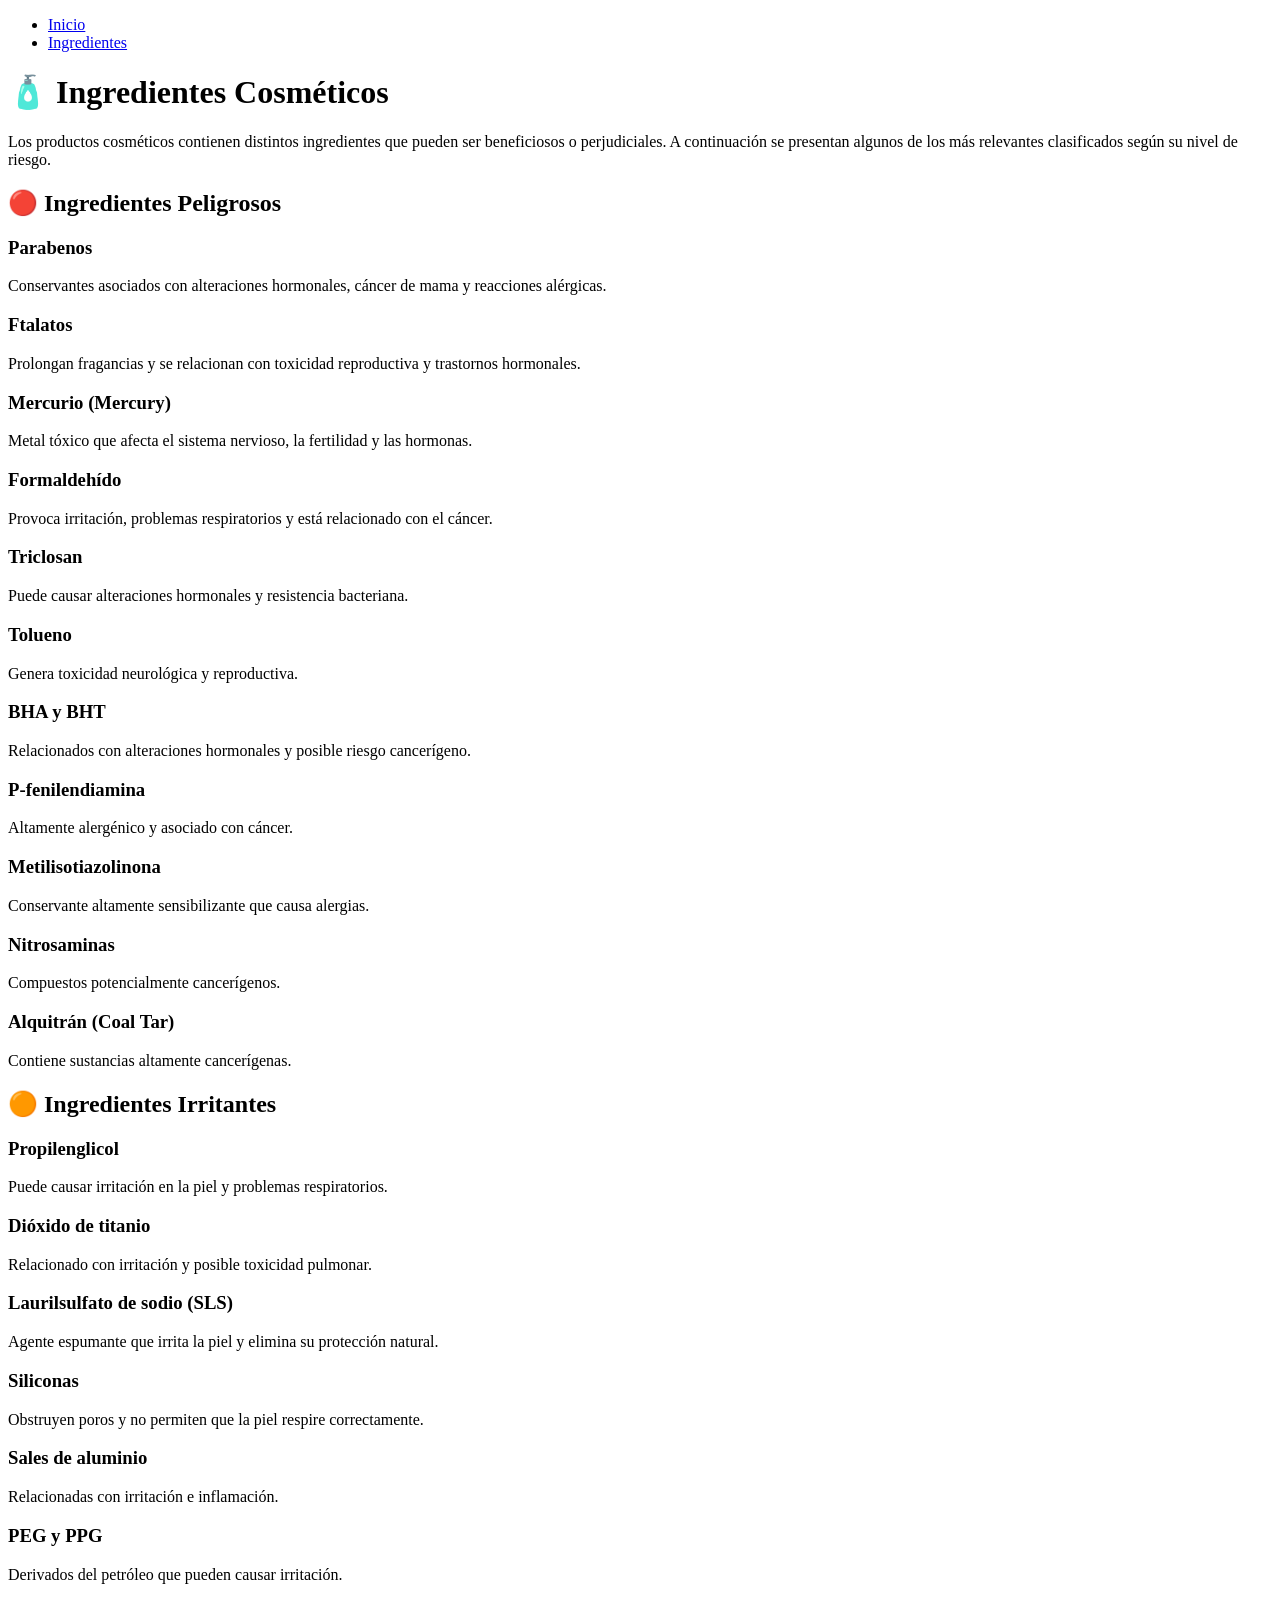
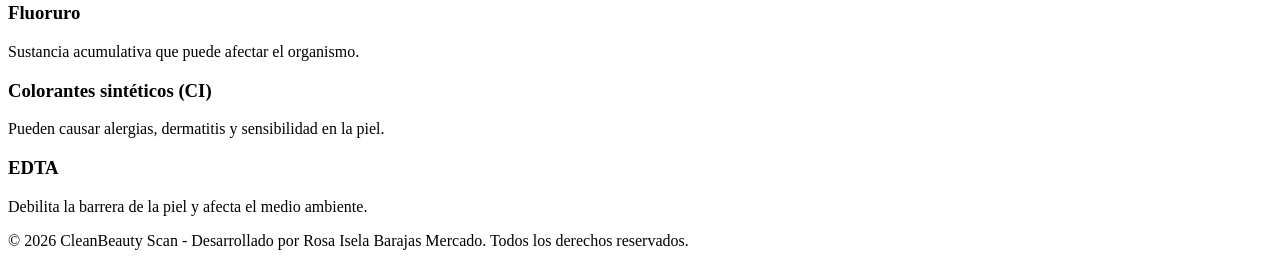
==== ingredientes.html @ 49380e3e "Rename CleanBeauty Scan/ingredientes.html to ingredientes.html" ====
<!DOCTYPE html>
<html lang="es">
<head>
    <meta charset="UTF-8">
    <title>Ingredientes - CleanBeauty Scan</title>

    <link href="https://fonts.googleapis.com/css2?family=Poppins:wght@300;400;600&display=swap" rel="stylesheet">

    <link rel="stylesheet" href="style.css">
</head>
<body>

<nav class="navbar">
    <ul>
        <li><a href="index.html">Inicio</a></li>
        <li><a href="ingredientes.html">Ingredientes</a></li>
    </ul>
</nav>

<h1>🧴 Ingredientes Cosméticos</h1>

<div class="contenido">

    <p>
        Los productos cosméticos contienen distintos ingredientes que pueden ser beneficiosos o perjudiciales. A continuación se presentan algunos de los más relevantes clasificados según su nivel de riesgo.
    </p>

    <!-- 🔴 PELIGROSOS -->
    <h2>🔴 Ingredientes Peligrosos</h2>

    <div class="card peligroso">
        <h3>Parabenos</h3>
        <p>Conservantes asociados con alteraciones hormonales, cáncer de mama y reacciones alérgicas.</p>
    </div>

    <div class="card peligroso">
        <h3>Ftalatos</h3>
        <p>Prolongan fragancias y se relacionan con toxicidad reproductiva y trastornos hormonales.</p>
    </div>

    <div class="card peligroso">
        <h3>Mercurio (Mercury)</h3>
        <p>Metal tóxico que afecta el sistema nervioso, la fertilidad y las hormonas.</p>
    </div>

    <div class="card peligroso">
        <h3>Formaldehído</h3>
        <p>Provoca irritación, problemas respiratorios y está relacionado con el cáncer.</p>
    </div>

    <div class="card peligroso">
        <h3>Triclosan</h3>
        <p>Puede causar alteraciones hormonales y resistencia bacteriana.</p>
    </div>

    <div class="card peligroso">
        <h3>Tolueno</h3>
        <p>Genera toxicidad neurológica y reproductiva.</p>
    </div>

    <div class="card peligroso">
        <h3>BHA y BHT</h3>
        <p>Relacionados con alteraciones hormonales y posible riesgo cancerígeno.</p>
    </div>

    <div class="card peligroso">
        <h3>P-fenilendiamina</h3>
        <p>Altamente alergénico y asociado con cáncer.</p>
    </div>

    <div class="card peligroso">
        <h3>Metilisotiazolinona</h3>
        <p>Conservante altamente sensibilizante que causa alergias.</p>
    </div>

    <div class="card peligroso">
        <h3>Nitrosaminas</h3>
        <p>Compuestos potencialmente cancerígenos.</p>
    </div>

    <div class="card peligroso">
        <h3>Alquitrán (Coal Tar)</h3>
        <p>Contiene sustancias altamente cancerígenas.</p>
    </div>

    <!-- 🟠 IRRITANTES -->
    <h2>🟠 Ingredientes Irritantes</h2>

    <div class="card irritante">
        <h3>Propilenglicol</h3>
        <p>Puede causar irritación en la piel y problemas respiratorios.</p>
    </div>

    <div class="card irritante">
        <h3>Dióxido de titanio</h3>
        <p>Relacionado con irritación y posible toxicidad pulmonar.</p>
    </div>

    <div class="card irritante">
        <h3>Laurilsulfato de sodio (SLS)</h3>
        <p>Agente espumante que irrita la piel y elimina su protección natural.</p>
    </div>

    <div class="card irritante">
        <h3>Siliconas</h3>
        <p>Obstruyen poros y no permiten que la piel respire correctamente.</p>
    </div>

    <div class="card irritante">
        <h3>Sales de aluminio</h3>
        <p>Relacionadas con irritación e inflamación.</p>
    </div>

    <div class="card irritante">
        <h3>PEG y PPG</h3>
        <p>Derivados del petróleo que pueden causar irritación.</p>
    </div>

    <div class="card irritante">
        <h3>Fluoruro</h3>
        <p>Sustancia acumulativa que puede afectar el organismo.</p>
    </div>

    <div class="card irritante">
        <h3>Colorantes sintéticos (CI)</h3>
        <p>Pueden causar alergias, dermatitis y sensibilidad en la piel.</p>
    </div>

    <div class="card irritante">
        <h3>EDTA</h3>
        <p>Debilita la barrera de la piel y afecta el medio ambiente.</p>
    </div>

</div>
<footer class="footer">
    <p>© 2026 CleanBeauty Scan - Desarrollado por Rosa Isela Barajas Mercado. Todos los derechos reservados.</p>
</footer>
</body>
</html>
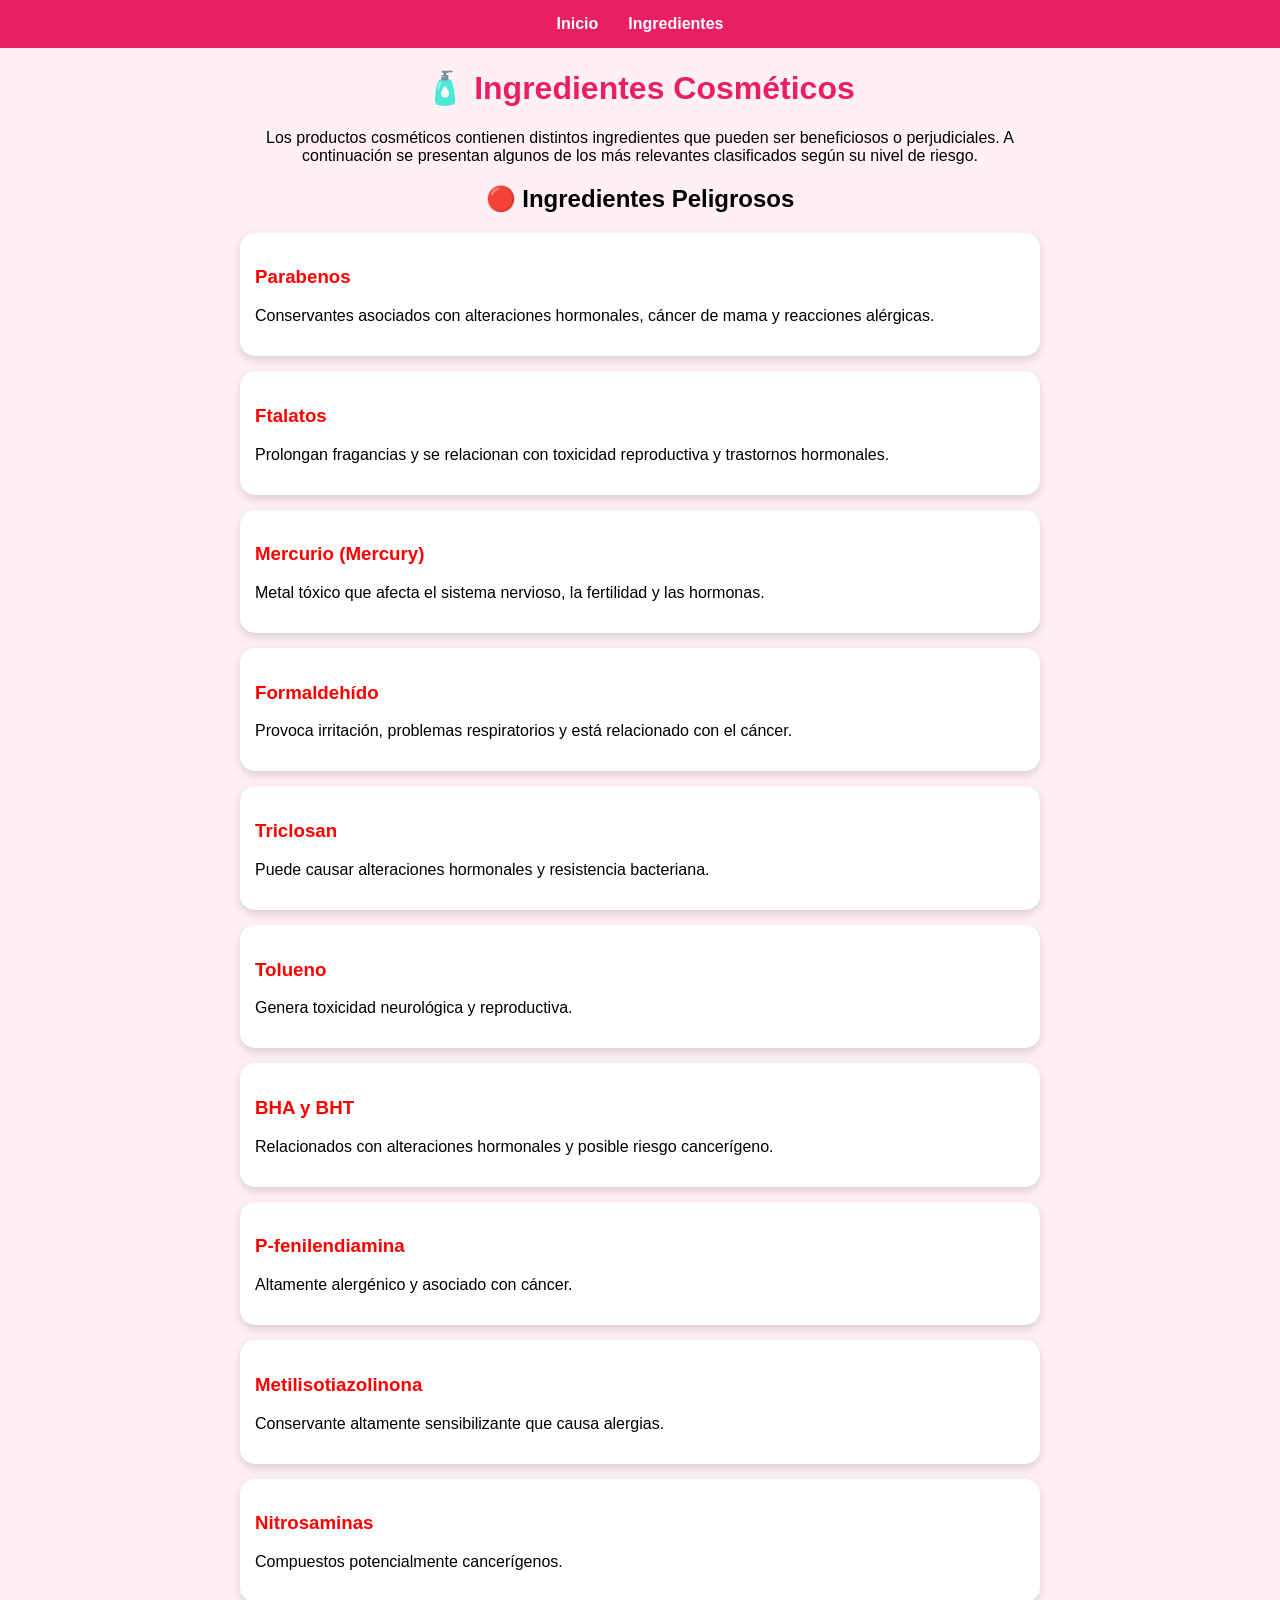
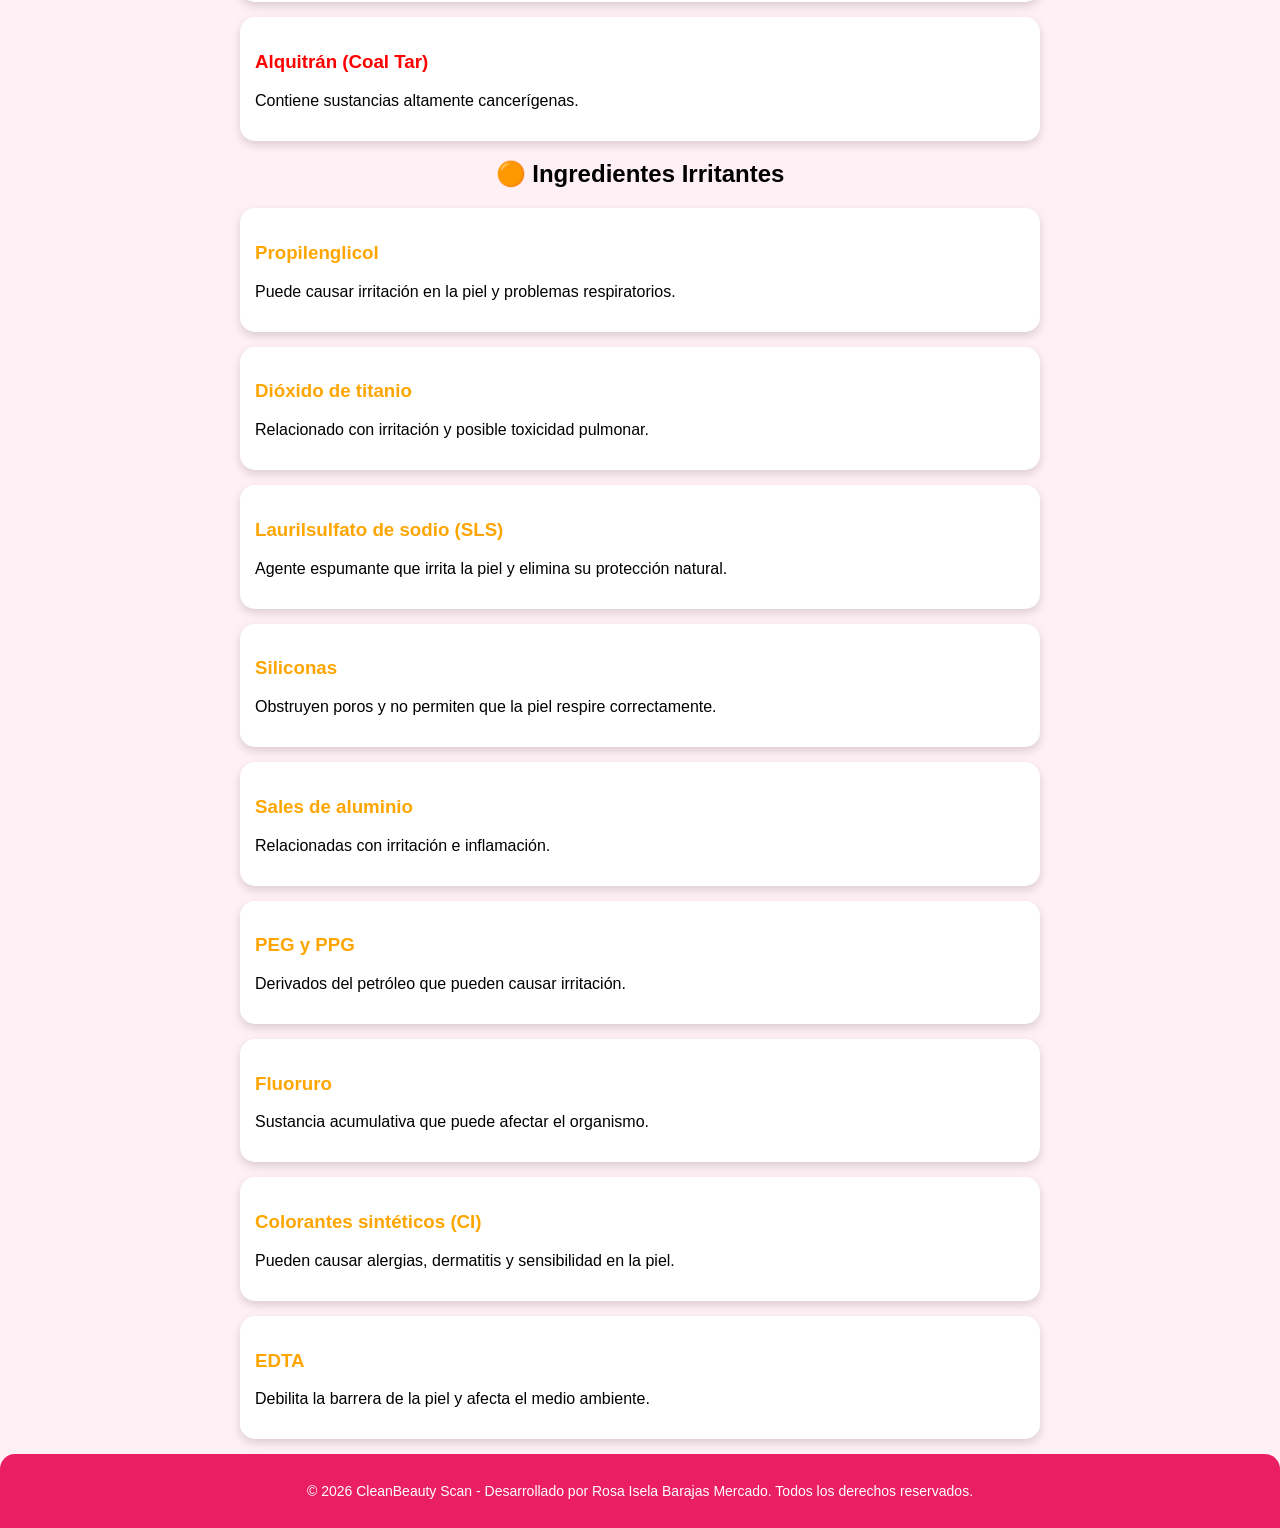
==== commit e0221716: "Add files via upload" ====
--- a/ingredientes.html
+++ b/ingredientes.html
@@ -136,4 +136,4 @@
     <p>© 2026 CleanBeauty Scan - Desarrollado por Rosa Isela Barajas Mercado. Todos los derechos reservados.</p>
 </footer>
 </body>
-</html>
+</html>
--- a/style.css
+++ b/style.css
@@ -0,0 +1,350 @@
+body {
+    font-family: 'Poppins', sans-serif;
+    margin: 0;
+    background: #fff0f5;
+    text-align: center;
+}
+
+.contenido {
+   width: 90%;
+            max-width: 800px;
+            margin: auto;
+}
+
+.card {
+            background: white;
+            margin: 15px auto;
+            padding: 15px;
+            border-radius: 15px;
+            box-shadow: 0px 4px 10px rgba(0,0,0,0.15);
+            text-align: left;
+        }
+
+.peligroso h3 {
+            color: red;
+        }
+
+.irritante h3 {
+            color: orange;
+        }
+
+h1 {
+    color: #e91e63;
+}
+
+h1, h2 {
+    font-weight: 600;
+}
+
+p, textarea {
+    font-weight: 300;
+}
+
+textarea {
+    width: 300px;
+    height: 100px;
+    border-radius: 10px;
+    border: 2px solid #e91e63;
+    padding: 10px;
+}
+
+button {
+    background: #e91e63;
+    color: white;
+    border: none;
+    padding: 10px 15px;
+    margin: 5px;
+    border-radius: 8px;
+    cursor: pointer;
+}
+
+button:hover {
+    background: #c2185b;
+}
+
+li {
+    margin: 5px;
+    font-weight: bold;
+}
+
+.logo {
+    width: 150px;
+    margin-top: 20px;
+    border-radius: 20px;
+    box-shadow: 0px 4px 10px rgba(0,0,0,0.2);
+}
+
+.modal {
+    display: none;
+    position: fixed;
+    z-index: 1;
+    left: 0;
+    top: 0;
+    width: 100%;
+    height: 100%;
+    background-color: rgba(0,0,0,0.5);
+}
+
+.modal-content {
+    background: white;
+    margin: 10% auto;
+    padding: 20px;
+    border-radius: 15px;
+    text-align: center;
+    max-height: 80vh; 
+    overflow-y: auto; 
+    max-height: 80vh;
+    padding-right: 10px; 
+    width: 400px;
+    max-width: 90%;
+}
+
+.modal-content::-webkit-scrollbar {
+    width: 6px;
+}
+
+.modal-content::-webkit-scrollbar-thumb {
+    background: #e91e63;
+    border-radius: 10px;
+}
+
+.cerrar {
+    float: right;
+    font-size: 25px;
+    cursor: pointer;
+}
+
+.ayuda {
+    position: fixed;
+    bottom: 20px;
+    right: 20px;
+    background: #e91e63;
+    color: white;
+    font-size: 25px;
+    width: 50px;
+    height: 50px;
+    border-radius: 50%;
+    display: flex;
+    justify-content: center;
+    align-items: center;
+    cursor: pointer;
+    box-shadow: 0px 4px 10px rgba(0,0,0,0.3);
+}
+
+textarea {
+    width: 80%;
+    max-width: 400px;
+    height: 100px;
+    border-radius: 10px;
+    padding: 10px;
+}
+
+input {
+    width: 80%;
+    padding: 8px;
+    border-radius: 10px;
+}
+
+.navbar a {
+    color: white;
+    text-decoration: none;
+    font-weight: bold;
+}
+
+.navbar a:hover {
+    text-decoration: underline;
+}
+
+.navbar {
+    background: #e91e63;
+    padding: 10px;
+}
+
+.navbar ul {
+    list-style: none;
+    display: flex;
+    justify-content: center;
+    gap: 20px;
+    margin: 0;
+    padding: 0;
+}
+
+.navbar li {
+    color: white;
+    cursor: pointer;
+    font-weight: bold;
+}
+
+.navbar li:hover {
+    text-decoration: underline;
+}
+
+.banner img {
+    width: 100%;
+    height: 300px;
+    object-fit: cover;
+}
+
+.modal-content {
+    background: white;
+    margin: 8% auto;
+    padding: 20px;
+    width: 350px;
+    border-radius: 20px;
+    text-align: center;
+    box-shadow: 0px 8px 20px rgba(0,0,0,0.3);
+    animation: fadeIn 0.3s ease;
+}
+
+@keyframes fadeIn {
+    from { opacity: 0; transform: scale(0.9); }
+    to { opacity: 1; transform: scale(1); }
+}
+
+.footer {
+    margin-top: 40px;
+    padding: 15px;
+    background: #e91e63;
+    color: white;
+    text-align: center;
+    font-size: 14px;
+    border-top-left-radius: 15px;
+    border-top-right-radius: 15px;
+    margin-top: auto;
+}
+
+/* BOTONES DE LOS ANALISIS */
+.opciones-analisis {
+    width: 90%;
+    max-width: 850px;
+    margin: 25px auto;
+    padding: 20px;
+    background: #ffffff;
+    border-radius: 18px;
+    box-shadow: 0 4px 12px rgba(0, 0, 0, 0.12);
+}
+
+.opciones-analisis h2 {
+    color: #e91e63;
+}
+
+.opciones-analisis button {
+    margin: 6px;
+}
+
+/* VENTANA DE ANALISIS */
+.ventana-analisis {
+    width: 650px;
+    max-width: 90%;
+    box-sizing: border-box;
+}
+
+#contenidoAnalisis {
+    text-align: left;
+    overflow-wrap: anywhere;
+}
+
+.paso-analisis {
+    background: #fff0f5;
+    border-left: 5px solid #e91e63;
+    border-radius: 10px;
+    padding: 12px;
+    margin: 12px 0;
+}
+
+.paso-analisis h3 {
+    margin-top: 0;
+    color: #c2185b;
+}
+
+.etiqueta-token {
+    display: inline-block;
+    background: #fce4ec;
+    color: #880e4f;
+    border: 1px solid #f48fb1;
+    padding: 6px 10px;
+    margin: 4px;
+    border-radius: 8px;
+    font-size: 13px;
+}
+
+.estado-correcto {
+    color: #218838;
+    font-weight: bold;
+}
+
+.estado-error {
+    color: #d35400;
+    font-weight: bold;
+}
+
+/* ARBOL DE EXPRESIONES */
+.arbol-expresiones {
+    display: flex;
+    flex-direction: column;
+    align-items: center;
+    gap: 10px;
+    padding: 15px 0;
+}
+
+.nodo-arbol {
+    display: inline-block;
+    background: #fce4ec;
+    border: 2px solid #e91e63;
+    color: #880e4f;
+    border-radius: 10px;
+    padding: 9px 13px;
+    font-weight: 600;
+    max-width: 100%;
+    overflow-wrap: anywhere;
+    text-align: center;
+}
+
+.rama-arbol {
+    width: 2px;
+    height: 20px;
+    background: #e91e63;
+}
+
+.hijos-arbol {
+    display: flex;
+    justify-content: center;
+    align-items: flex-start;
+    flex-wrap: wrap;
+    gap: 12px;
+    width: 100%;
+}
+
+.hijo-arbol {
+    display: flex;
+    flex-direction: column;
+    align-items: center;
+    max-width: 100%;
+}
+
+.nodo-clasificacion {
+    background: #ffffff;
+    border: 1px solid #f48fb1;
+    border-radius: 8px;
+    padding: 7px;
+    margin-top: 6px;
+    font-size: 13px;
+}
+
+@media (max-width: 600px) {
+    .opciones-analisis {
+        width: 92%;
+        box-sizing: border-box;
+    }
+
+    .opciones-analisis button {
+        width: 100%;
+        margin: 5px 0;
+    }
+
+    .ventana-analisis {
+        width: 94%;
+        margin: 8% auto;
+        padding: 15px;
+    }
+}
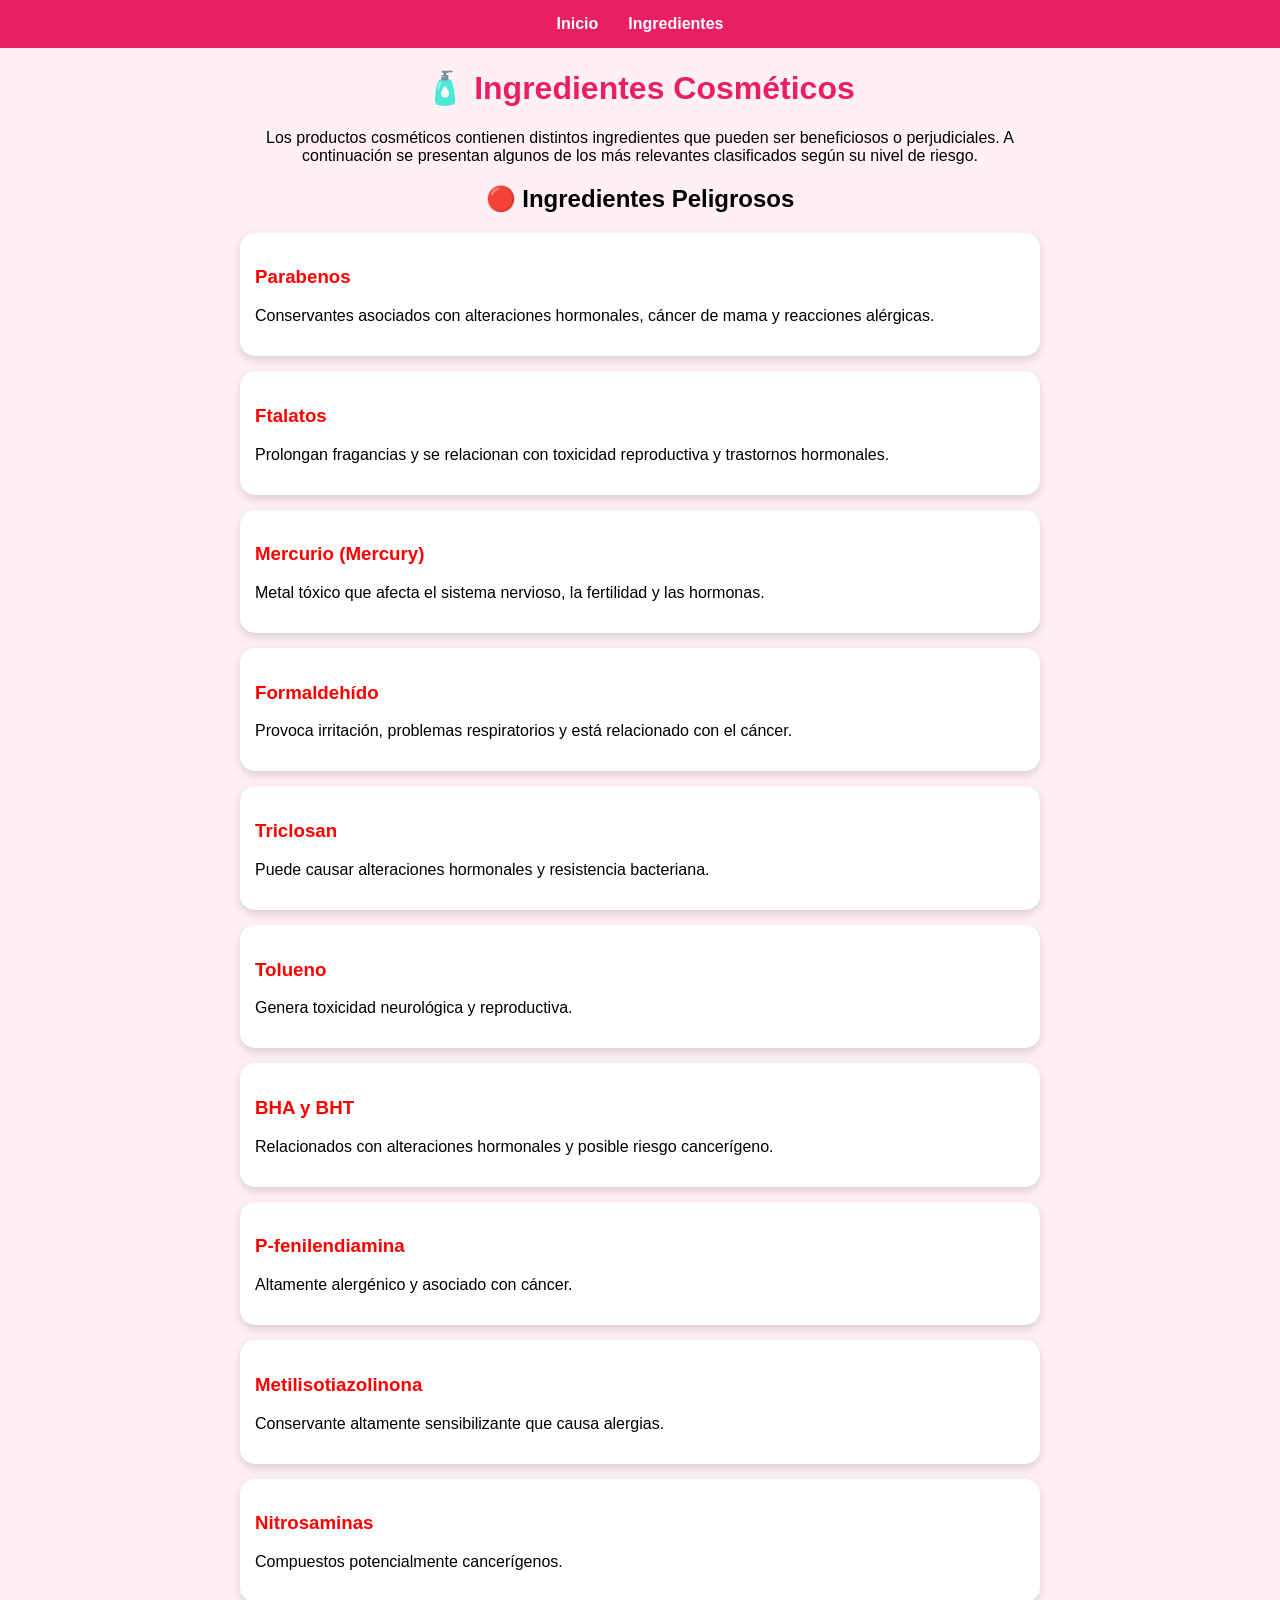
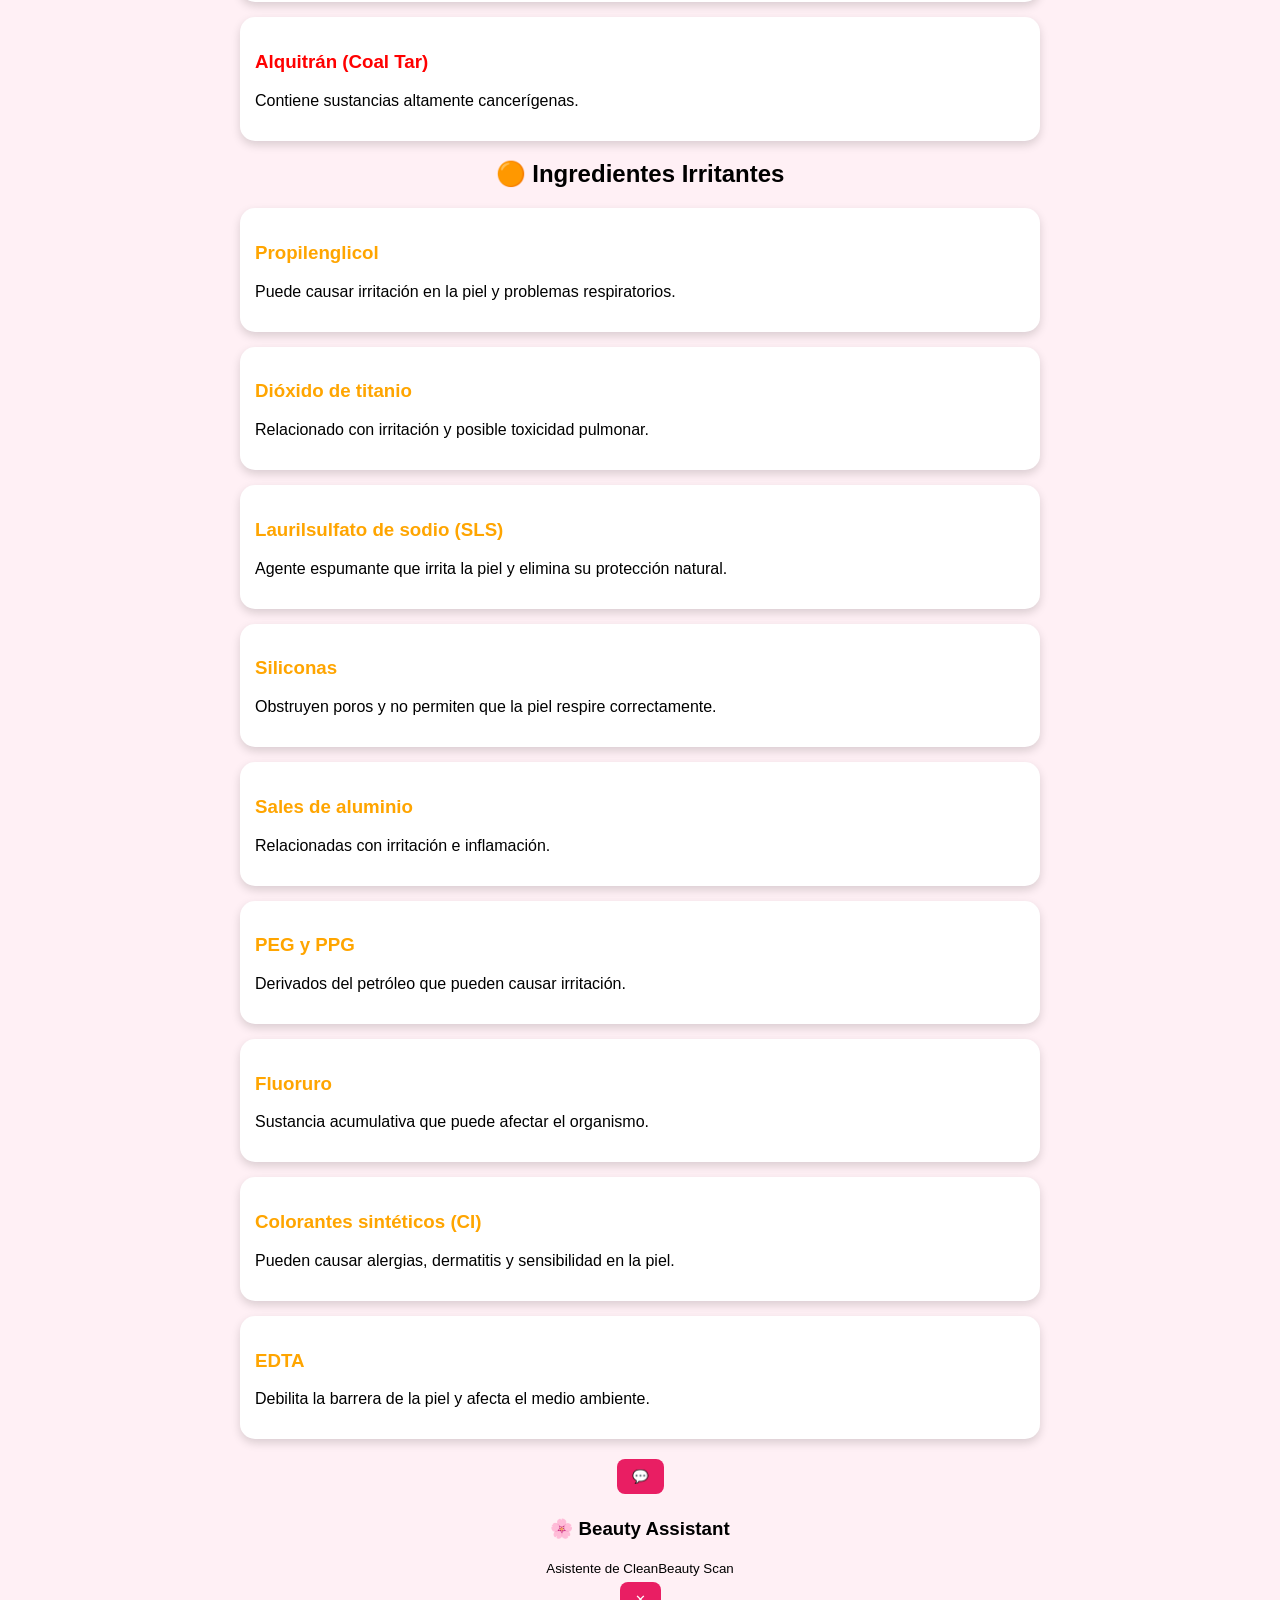
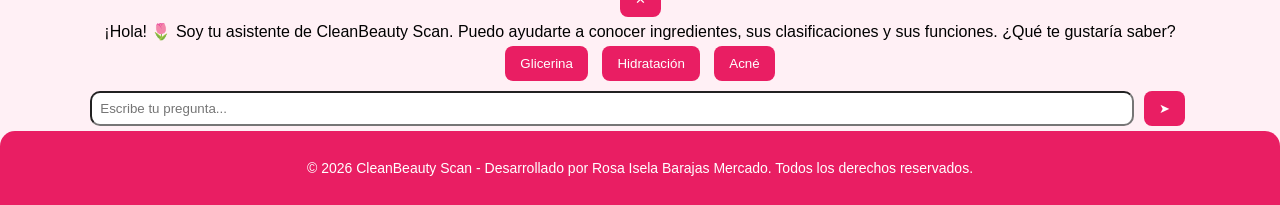
==== commit bf443129: "Refactor ingredientes.html structure and content" ====
--- a/ingredientes.html
+++ b/ingredientes.html
@@ -132,8 +132,74 @@
     </div>
 
 </div>
+
+<!-- CHATBOT CLEANBEAUTY SCAN -->
+
+<button id="botonChat" class="boton-chat"
+        onclick="alternarChat()"
+        aria-label="Abrir asistente virtual">
+    💬
+</button>
+
+<div id="ventanaChat" class="ventana-chat">
+
+    <div class="encabezado-chat">
+        <div>
+            <h3>🌸 Beauty Assistant</h3>
+            <small>Asistente de CleanBeauty Scan</small>
+        </div>
+
+        <button onclick="alternarChat()" class="cerrar-chat">
+            ✕
+        </button>
+    </div>
+
+    <div id="mensajesChat" class="mensajes-chat">
+        <div class="mensaje-bot">
+            ¡Hola! 🌷 Soy tu asistente de CleanBeauty Scan.
+
+            Puedo ayudarte a conocer ingredientes, sus
+            clasificaciones y sus funciones.
+
+            ¿Qué te gustaría saber?
+        </div>
+    </div>
+
+    <div class="sugerencias-chat">
+        <button onclick="preguntaRapida('¿Para qué sirve la glicerina?')">
+            Glicerina
+        </button>
+
+        <button onclick="preguntaRapida('¿Qué ingredientes ayudan a hidratar la piel?')">
+            Hidratación
+        </button>
+
+        <button onclick="preguntaRapida('¿Qué ingredientes debo revisar si tengo acné?')">
+            Acné
+        </button>
+    </div>
+
+    <form id="formularioChat" class="entrada-chat">
+        <input
+            type="text"
+            id="preguntaChat"
+            placeholder="Escribe tu pregunta..."
+            autocomplete="off"
+            required
+        >
+
+        <button type="submit">➤</button>
+    </form>
+
+</div>
+
+<!-- Cargar el JavaScript si todavía no está vinculado -->
+<script src="script.js"></script>
+</body>
+</html>
+
 <footer class="footer">
     <p>© 2026 CleanBeauty Scan - Desarrollado por Rosa Isela Barajas Mercado. Todos los derechos reservados.</p>
 </footer>
 </body>
-</html>+</html>
--- a/style.css
+++ b/style.css
@@ -347,4 +347,11 @@
         margin: 8% auto;
         padding: 15px;
     }
-}+}
+
+    .ventana-analisis {
+        width: 94%;
+        margin: 8% auto;
+        padding: 15px;
+    }
+}
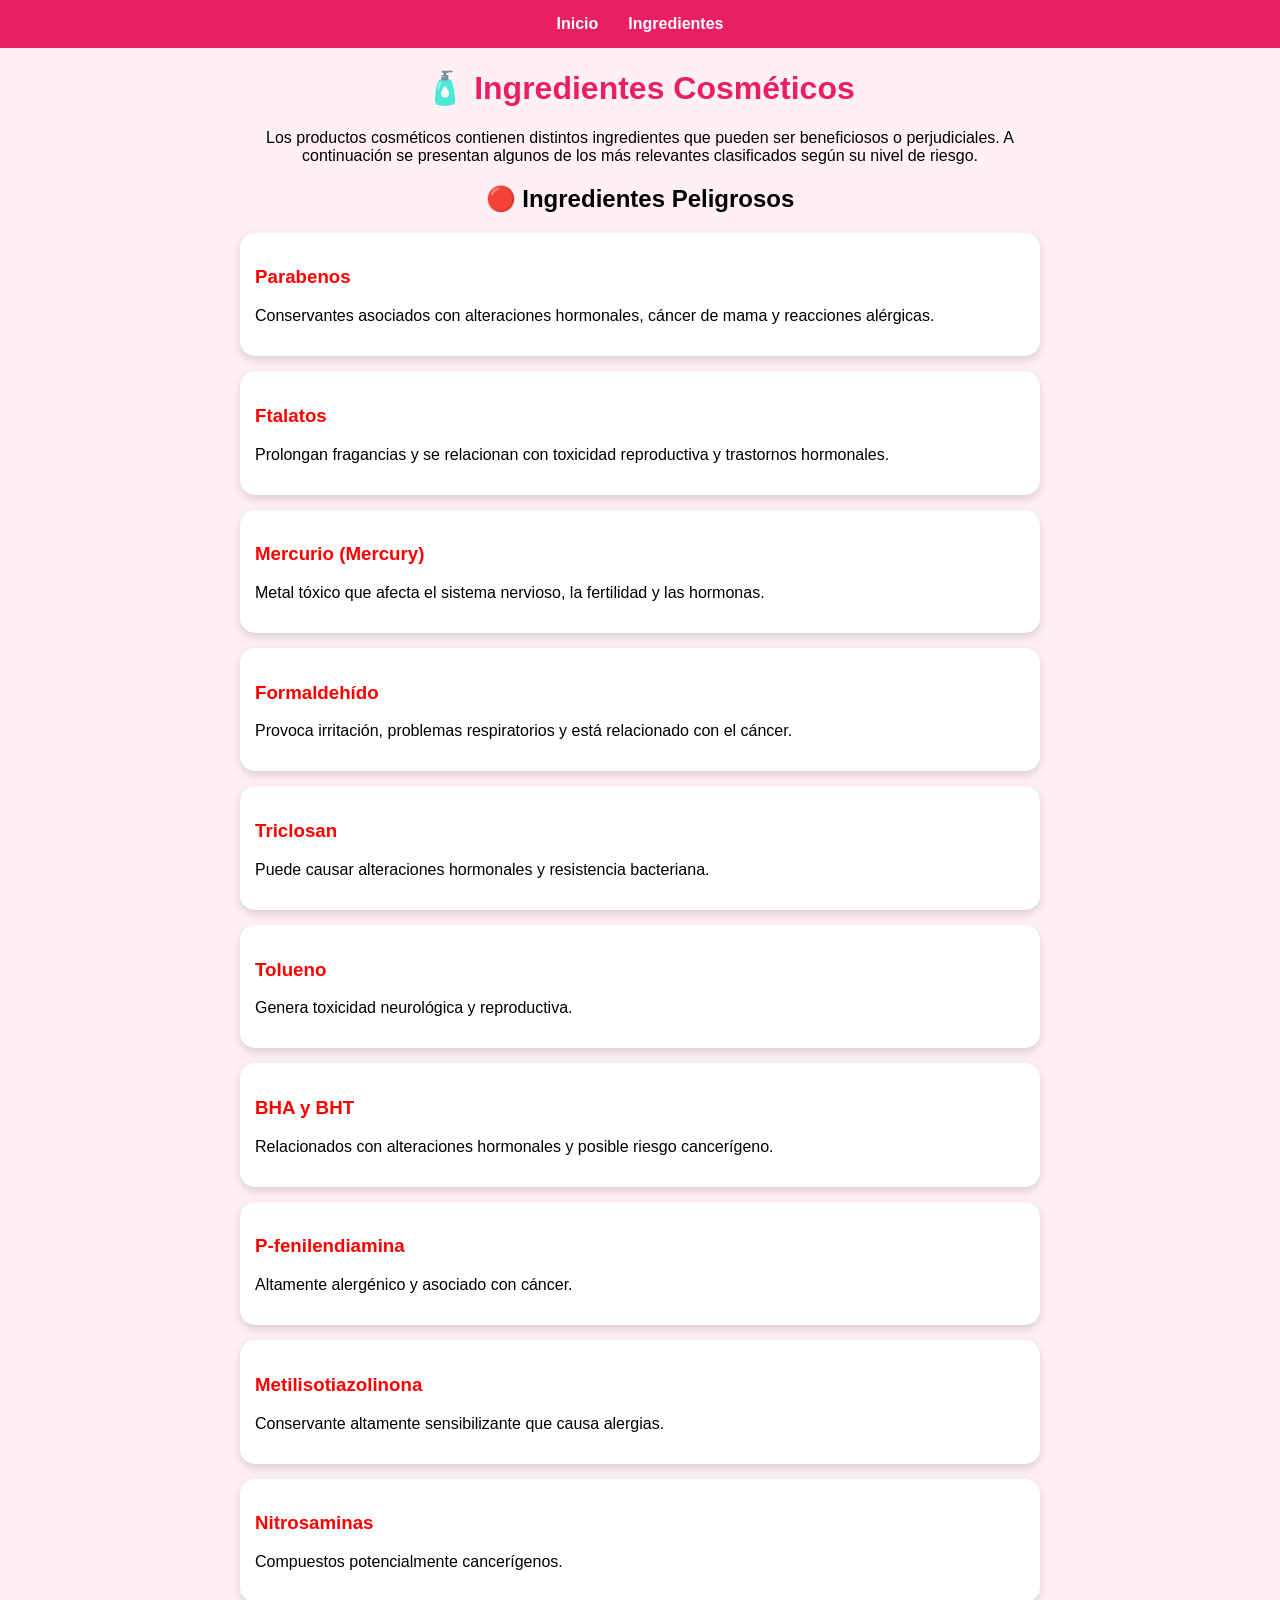
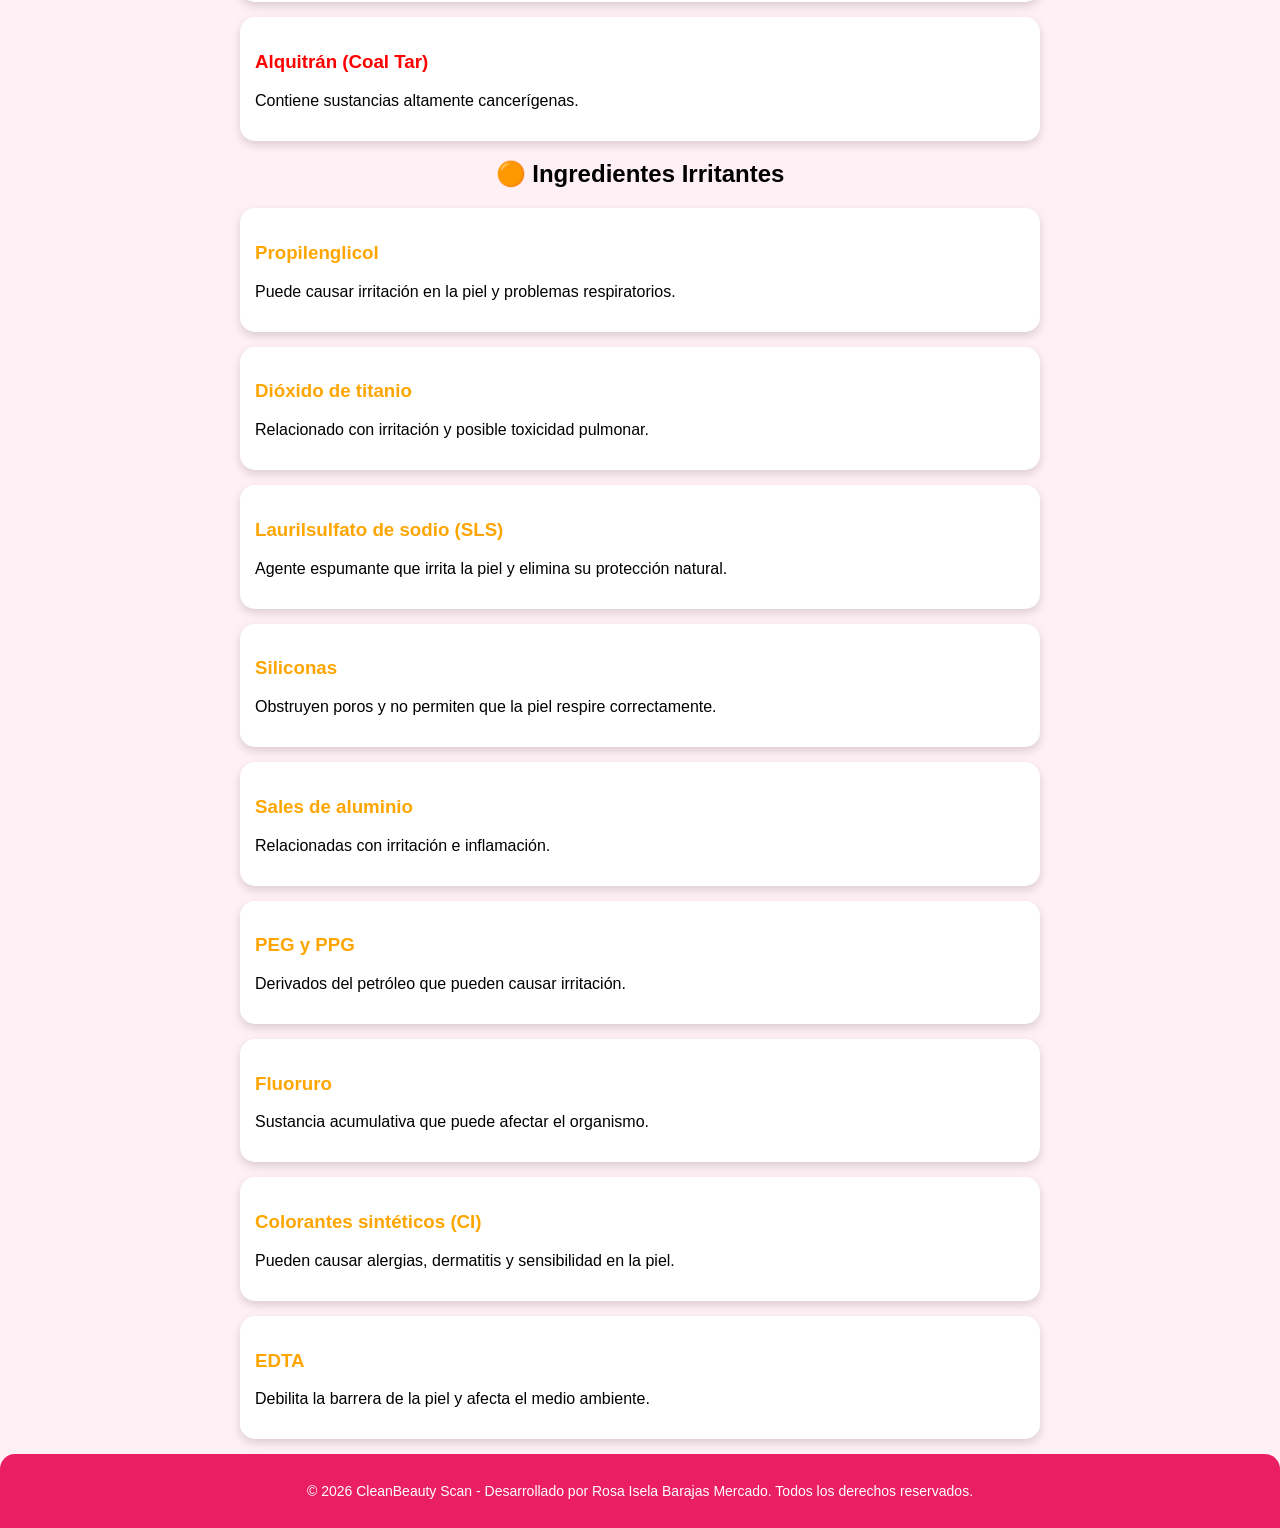
==== commit a004fd2f: "Update ingredientes.html" ====
--- a/ingredientes.html
+++ b/ingredientes.html
@@ -133,71 +133,6 @@
 
 </div>
 
-<!-- CHATBOT CLEANBEAUTY SCAN -->
-
-<button id="botonChat" class="boton-chat"
-        onclick="alternarChat()"
-        aria-label="Abrir asistente virtual">
-    💬
-</button>
-
-<div id="ventanaChat" class="ventana-chat">
-
-    <div class="encabezado-chat">
-        <div>
-            <h3>🌸 Beauty Assistant</h3>
-            <small>Asistente de CleanBeauty Scan</small>
-        </div>
-
-        <button onclick="alternarChat()" class="cerrar-chat">
-            ✕
-        </button>
-    </div>
-
-    <div id="mensajesChat" class="mensajes-chat">
-        <div class="mensaje-bot">
-            ¡Hola! 🌷 Soy tu asistente de CleanBeauty Scan.
-
-            Puedo ayudarte a conocer ingredientes, sus
-            clasificaciones y sus funciones.
-
-            ¿Qué te gustaría saber?
-        </div>
-    </div>
-
-    <div class="sugerencias-chat">
-        <button onclick="preguntaRapida('¿Para qué sirve la glicerina?')">
-            Glicerina
-        </button>
-
-        <button onclick="preguntaRapida('¿Qué ingredientes ayudan a hidratar la piel?')">
-            Hidratación
-        </button>
-
-        <button onclick="preguntaRapida('¿Qué ingredientes debo revisar si tengo acné?')">
-            Acné
-        </button>
-    </div>
-
-    <form id="formularioChat" class="entrada-chat">
-        <input
-            type="text"
-            id="preguntaChat"
-            placeholder="Escribe tu pregunta..."
-            autocomplete="off"
-            required
-        >
-
-        <button type="submit">➤</button>
-    </form>
-
-</div>
-
-<!-- Cargar el JavaScript si todavía no está vinculado -->
-<script src="script.js"></script>
-</body>
-</html>
-
 <footer class="footer">
     <p>© 2026 CleanBeauty Scan - Desarrollado por Rosa Isela Barajas Mercado. Todos los derechos reservados.</p>
 </footer>
--- a/style.css
+++ b/style.css
@@ -349,9 +349,163 @@
     }
 }
 
-    .ventana-analisis {
-        width: 94%;
-        margin: 8% auto;
-        padding: 15px;
+
+/* =====================================
+   CHATBOT CLEANBEAUTY SCAN
+===================================== */
+
+.boton-chat {
+    position: fixed;
+    bottom: 25px;
+    right: 25px;
+    width: 60px;
+    height: 60px;
+    border-radius: 50%;
+    background: #e91e63;
+    color: white;
+    font-size: 27px;
+    border: none;
+    cursor: pointer;
+    box-shadow: 0 4px 12px rgba(0,0,0,0.25);
+    z-index: 1000;
+}
+
+.boton-chat:hover {
+    background: #c2185b;
+}
+
+.ventana-chat {
+    display: none;
+    position: fixed;
+    bottom: 100px;
+    right: 25px;
+    width: 350px;
+    max-width: calc(100vw - 30px);
+    height: 480px;
+    max-height: calc(100vh - 130px);
+    background: white;
+    border-radius: 18px;
+    box-shadow: 0 5px 25px rgba(0,0,0,0.25);
+    z-index: 999;
+    overflow: hidden;
+    flex-direction: column;
+    text-align: left;
+}
+
+.encabezado-chat {
+    background: #e91e63;
+    color: white;
+    padding: 15px;
+    display: flex;
+    align-items: center;
+    justify-content: space-between;
+}
+
+.encabezado-chat h3 {
+    margin: 0;
+    font-size: 17px;
+}
+
+.encabezado-chat small {
+    font-size: 11px;
+}
+
+.cerrar-chat {
+    background: transparent;
+    font-size: 20px;
+    padding: 5px;
+    margin: 0;
+}
+
+.cerrar-chat:hover {
+    background: rgba(255,255,255,0.2);
+}
+
+.mensajes-chat {
+    flex: 1;
+    padding: 15px;
+    overflow-y: auto;
+    display: flex;
+    flex-direction: column;
+    gap: 12px;
+    background: #fff8fa;
+}
+
+.mensaje-bot,
+.mensaje-usuario {
+    padding: 11px;
+    border-radius: 12px;
+    font-size: 13px;
+    line-height: 1.6;
+    max-width: 85%;
+    overflow-wrap: anywhere;
+    white-space: pre-line;
+}
+
+.mensaje-bot {
+    background: #fce4ec;
+    color: #880e4f;
+    align-self: flex-start;
+}
+
+.mensaje-usuario {
+    background: #e91e63;
+    color: white;
+    align-self: flex-end;
+}
+
+.sugerencias-chat {
+    padding: 8px;
+    display: flex;
+    flex-wrap: wrap;
+    gap: 5px;
+    justify-content: center;
+    border-top: 1px solid #f8bbd0;
+}
+
+.sugerencias-chat button {
+    font-size: 10px;
+    padding: 6px 9px;
+    margin: 0;
+    border-radius: 15px;
+}
+
+.entrada-chat {
+    display: flex;
+    padding: 10px;
+    gap: 7px;
+    border-top: 1px solid #eee;
+}
+
+.entrada-chat input {
+    flex: 1;
+    min-width: 0;
+    border: 1px solid #f48fb1;
+    border-radius: 20px;
+    padding: 10px;
+    outline: none;
+    font-family: 'Poppins', sans-serif;
+}
+
+.entrada-chat button {
+    border-radius: 50%;
+    width: 40px;
+    height: 40px;
+    padding: 0;
+    margin: 0;
+}
+
+@media (max-width: 600px) {
+    .ventana-chat {
+        right: 15px;
+        bottom: 90px;
+        width: 340px;
+        height: 450px;
     }
-}
+
+    .boton-chat {
+        right: 15px;
+        bottom: 15px;
+    }
+}
+
